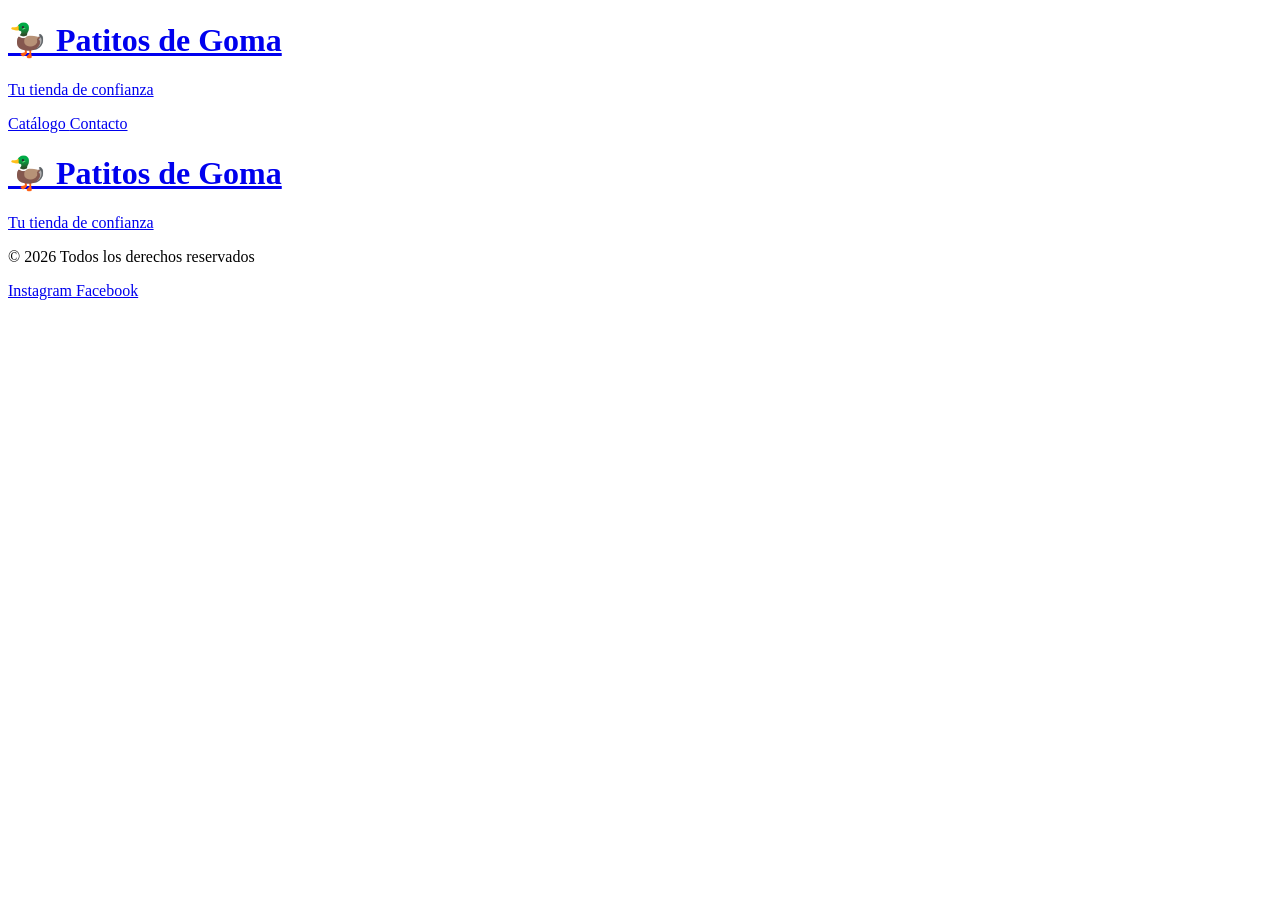
==== html/catalogo.html @ aac03162 "feat:hechos cambios a botones footer" ====
<!DOCTYPE html>
<html lang="es">
<head>
  <meta charset="UTF-8" />
  <title>Patitos de Goma - Tu tienda de confianza</title>
  <link rel="stylesheet" href="style.css" />
</head>
<body>
    <header>
            <a href="#" class="home">
                <h1>
                    🦆 Patitos de Goma
                </h1>
                 <p>
                    Tu tienda de confianza
                </p>
            </a>
        <nav>
            <a href="#" class="boton-nav">
                Catálogo
            </a>
            <a href="#" class="boton-nav">
                Contacto
            </a>
        </nav>
    </header>
    <footer>
        <a href="#" class="home">
                <h1>
                    🦆 Patitos de Goma
                </h1>
                 <p>
                    Tu tienda de confianza
                </p>
            </a>
                <p>
                    © 2026 Todos los derechos reservados
                </p>
            <div>
                <a href="#" aria-label="Instagram" class="boton-nav">
                    Instagram
                </a>
                <a href="#" aria-label="Facebook" class="boton-nav">
                    Facebook
                </a>
            </div>
    </footer>
</body>
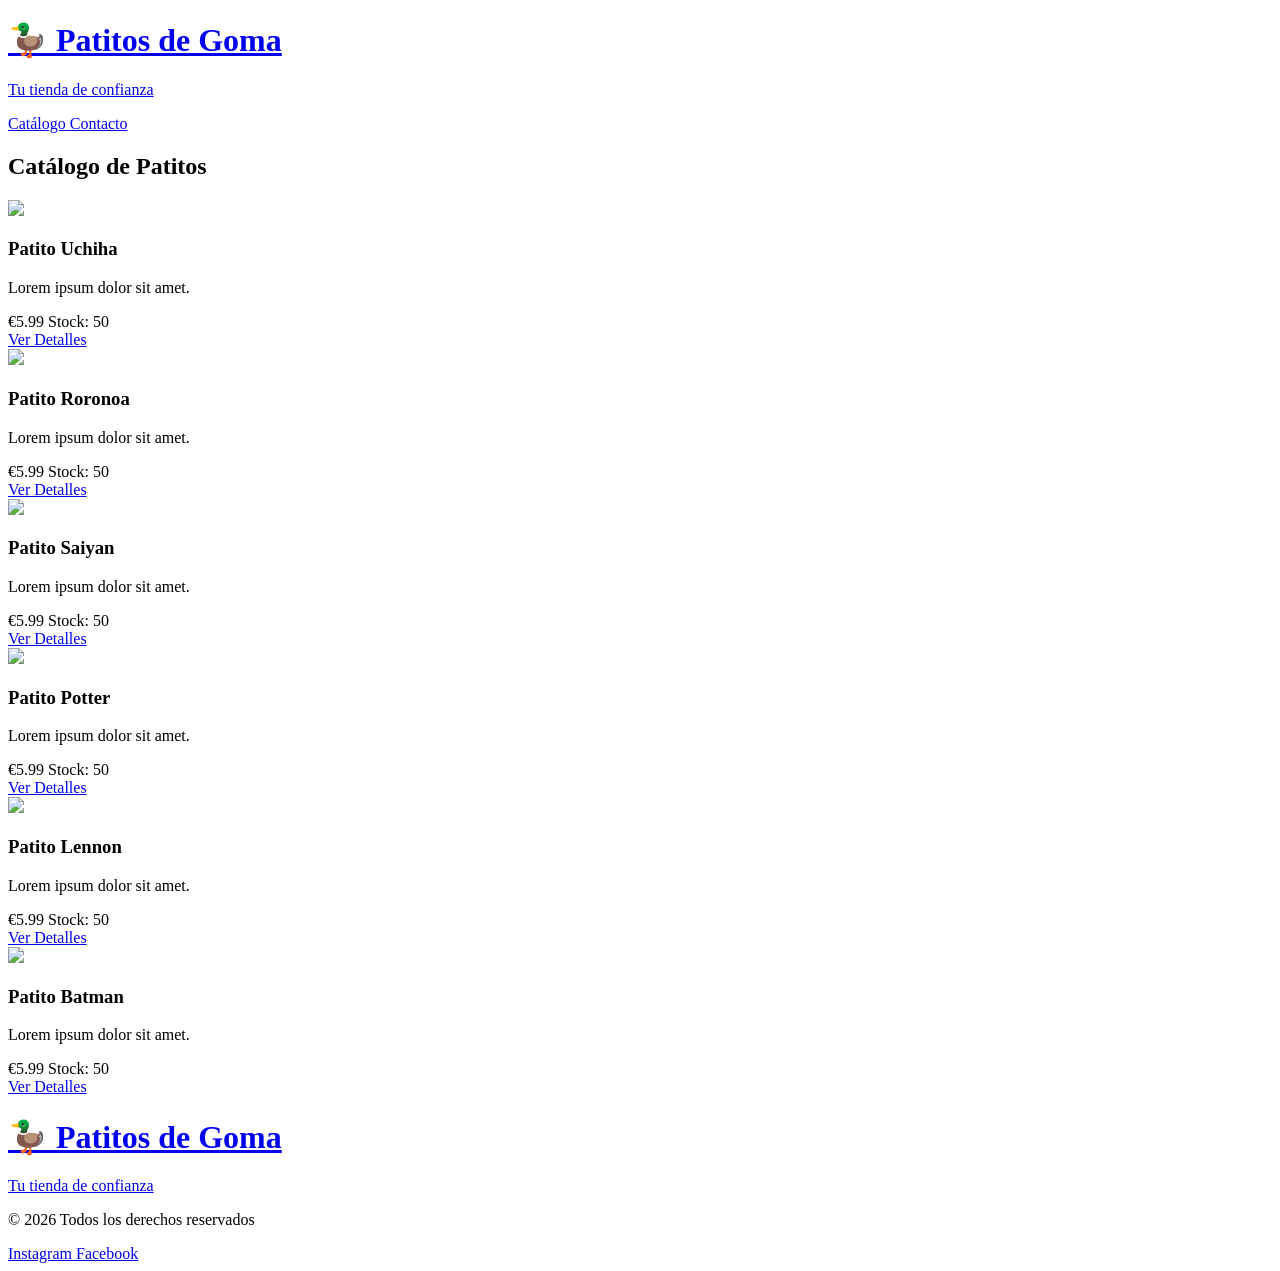
==== commit 7c9c8f93: "feat:creado main y añadidas imgs a assets" ====
--- a/html/catalogo.html
+++ b/html/catalogo.html
@@ -24,6 +24,142 @@
             </a>
         </nav>
     </header>
+    <main>
+        <h2>Catálogo de Patitos</h2>
+        <div class="catalogo">
+            <div class="tarjeta">
+                    <img src="/uchiha.jpeg">
+                <div class="tarjeta-texto">
+                    <h3>
+                        Patito Uchiha
+                    </h3>
+                    <p>
+                        Lorem ipsum dolor sit amet.
+                    </p>
+                    <div class="tarjeta-meta">
+                        <span class="tarjeta-precio">
+                            €5.99
+                        </span>
+                        <span class="tarjeta-stock">
+                            Stock: 50
+                        </span>
+                    </div>
+                        <a href="#" class="detalles">
+                            Ver Detalles
+                        </a>
+                    </div>
+            </div>
+            <div class="tarjeta">
+                    <img src="/roronoa.jpeg">
+                <div class="tarjeta-texto">
+                    <h3>
+                        Patito Roronoa
+                    </h3>
+                    <p>
+                        Lorem ipsum dolor sit amet.
+                    </p>
+                    <div class="tarjeta-meta">
+                        <span class="tarjeta-precio">
+                            €5.99
+                        </span>
+                        <span class="tarjeta-stock">
+                            Stock: 50
+                        </span>
+                    </div>
+                        <a href="#" class="detalles">
+                            Ver Detalles
+                        </a>
+                    </div>
+            </div>
+            <div class="tarjeta">
+                    <img src="/saiyan.jpeg">
+                <div class="tarjeta-texto">
+                    <h3>
+                        Patito Saiyan
+                    </h3>
+                    <p>
+                        Lorem ipsum dolor sit amet.
+                    </p>
+                    <div class="tarjeta-meta">
+                        <span class="tarjeta-precio">
+                            €5.99
+                        </span>
+                        <span class="tarjeta-stock">
+                            Stock: 50
+                        </span>
+                    </div>
+                        <a href="#" class="detalles">
+                            Ver Detalles
+                        </a>
+                    </div>
+            </div>
+            <div class="tarjeta">
+                    <img src="/potter.jpeg">
+                <div class="tarjeta-texto">
+                    <h3>
+                        Patito Potter
+                    </h3>
+                    <p>
+                        Lorem ipsum dolor sit amet.
+                    </p>
+                    <div class="tarjeta-meta">
+                        <span class="tarjeta-precio">
+                            €5.99
+                        </span>
+                        <span class="tarjeta-stock">
+                            Stock: 50
+                        </span>
+                    </div>
+                        <a href="#" class="detalles">
+                            Ver Detalles
+                        </a>
+                    </div>
+            </div>
+            <div class="tarjeta">
+                    <img src="/lennon.jpeg">
+                <div class="tarjeta-texto">
+                    <h3>
+                        Patito Lennon
+                    </h3>
+                    <p>
+                        Lorem ipsum dolor sit amet.
+                    </p>
+                    <div class="tarjeta-meta">
+                        <span class="tarjeta-precio">
+                            €5.99
+                        </span>
+                        <span class="tarjeta-stock">
+                            Stock: 50
+                        </span>
+                    </div>
+                        <a href="#" class="detalles">
+                            Ver Detalles
+                        </a>
+                    </div>
+            </div>
+            <div class="tarjeta">
+                    <img src="/batman.jpeg">
+                <div class="tarjeta-texto">
+                    <h3>
+                        Patito Batman
+                    </h3>
+                    <p>
+                        Lorem ipsum dolor sit amet.
+                    </p>
+                    <div class="tarjeta-meta">
+                        <span class="tarjeta-precio">
+                            €5.99
+                        </span>
+                        <span class="tarjeta-stock">
+                            Stock: 50
+                        </span>
+                    </div>
+                        <a href="#" class="detalles">
+                            Ver Detalles
+                        </a>
+                    </div>
+            </div>
+    </main>
     <footer>
         <a href="#" class="home">
                 <h1>
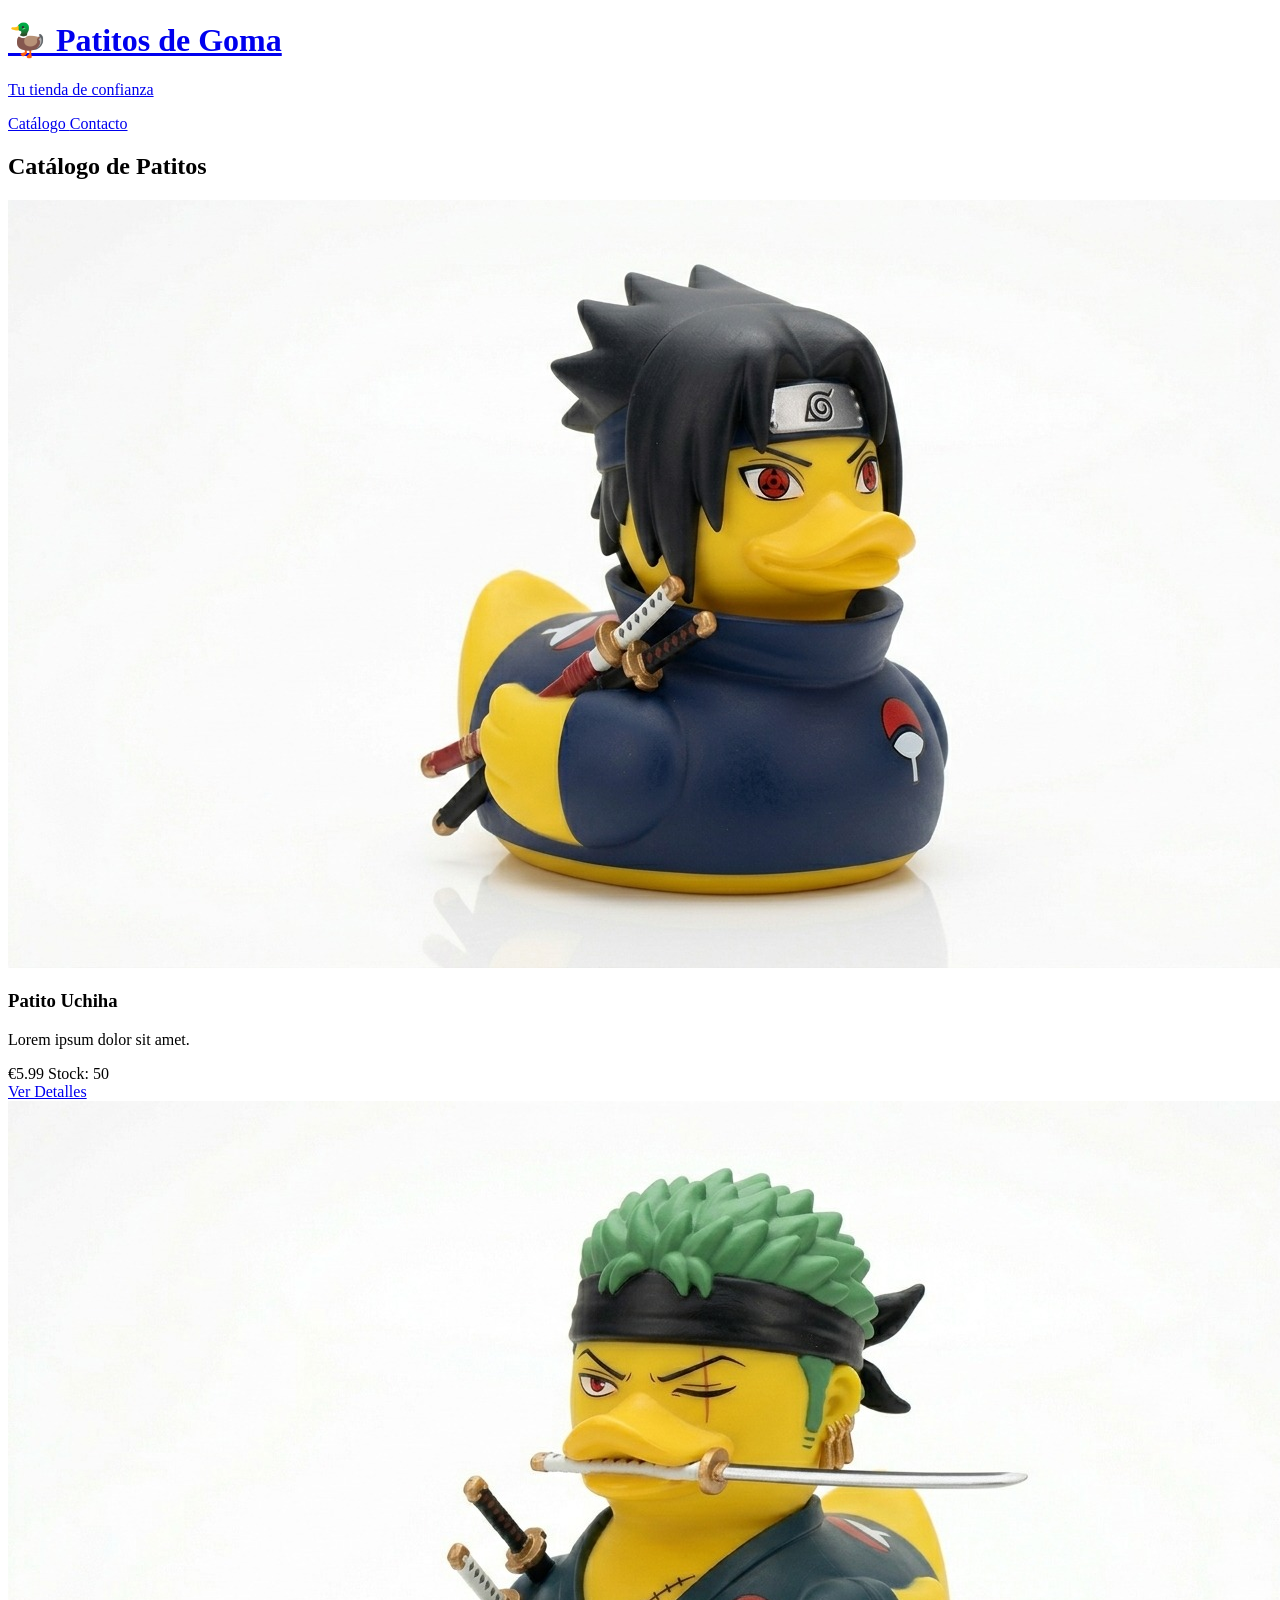
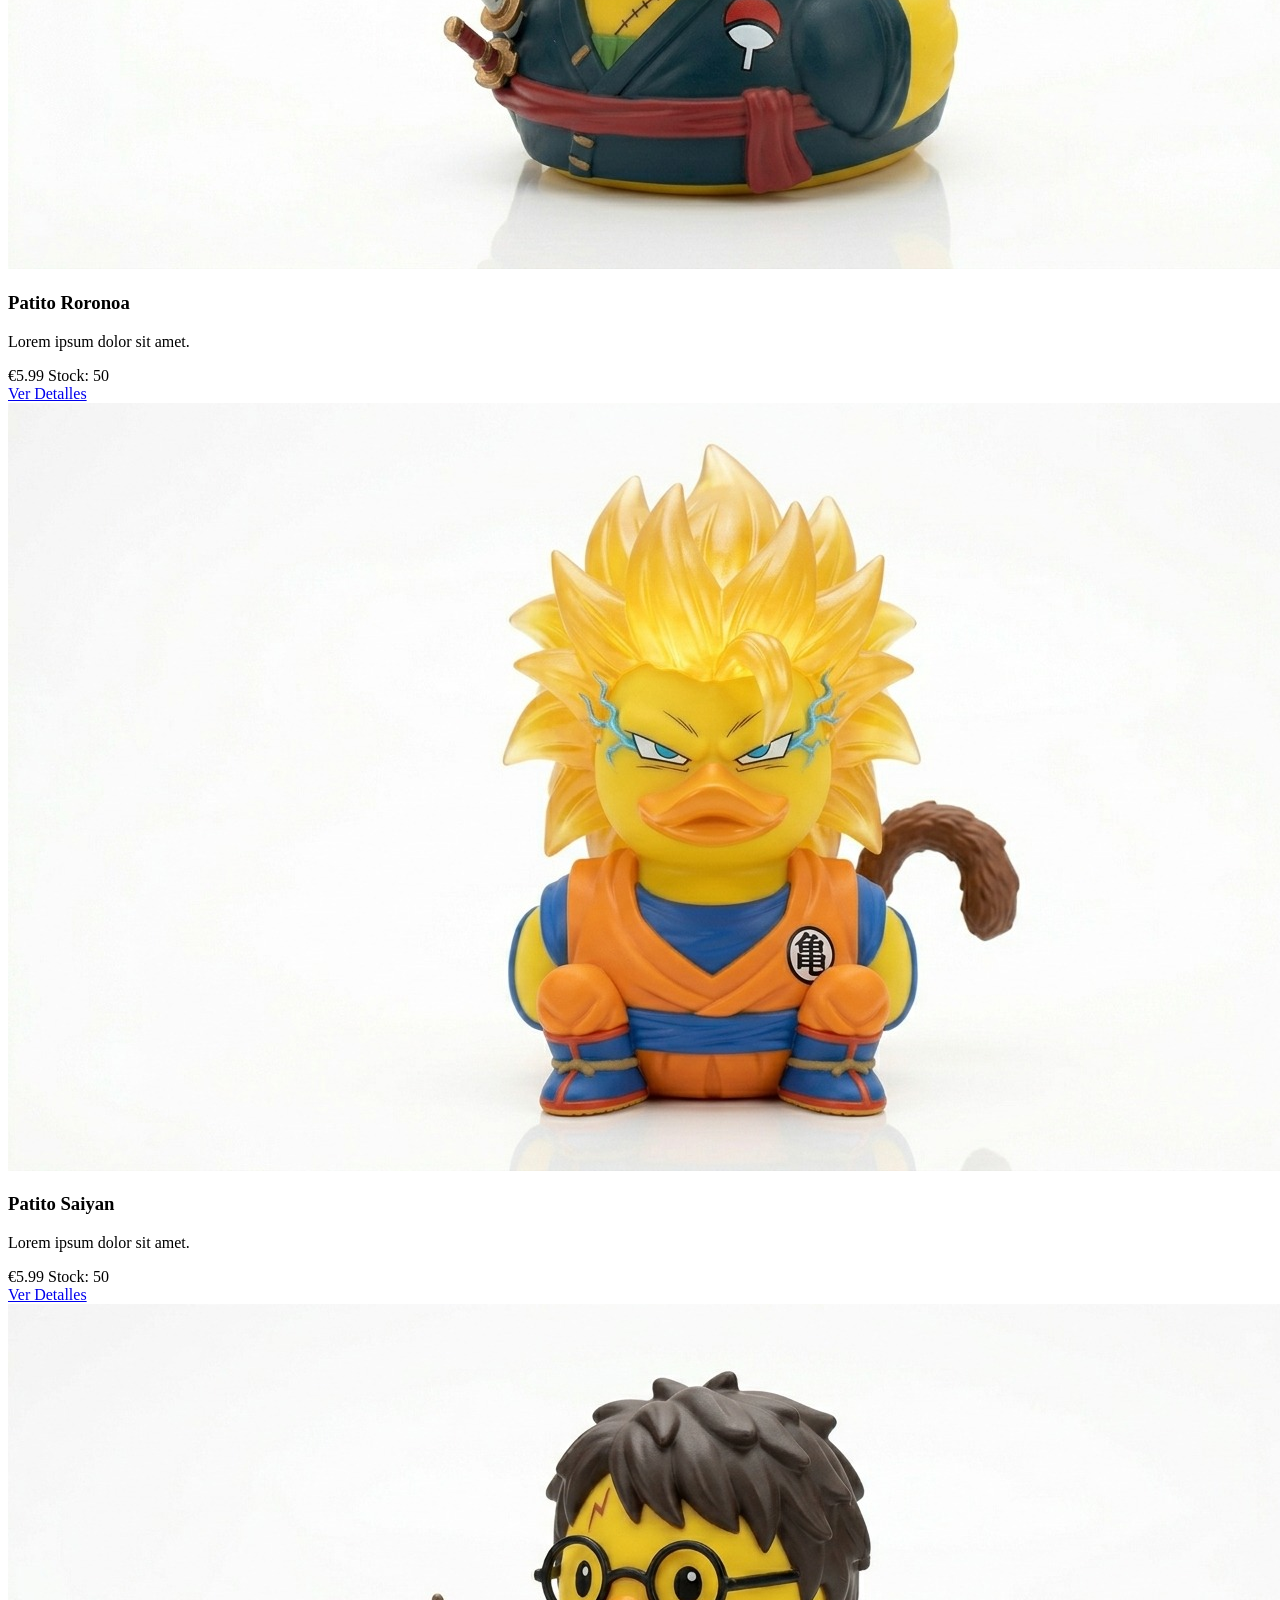
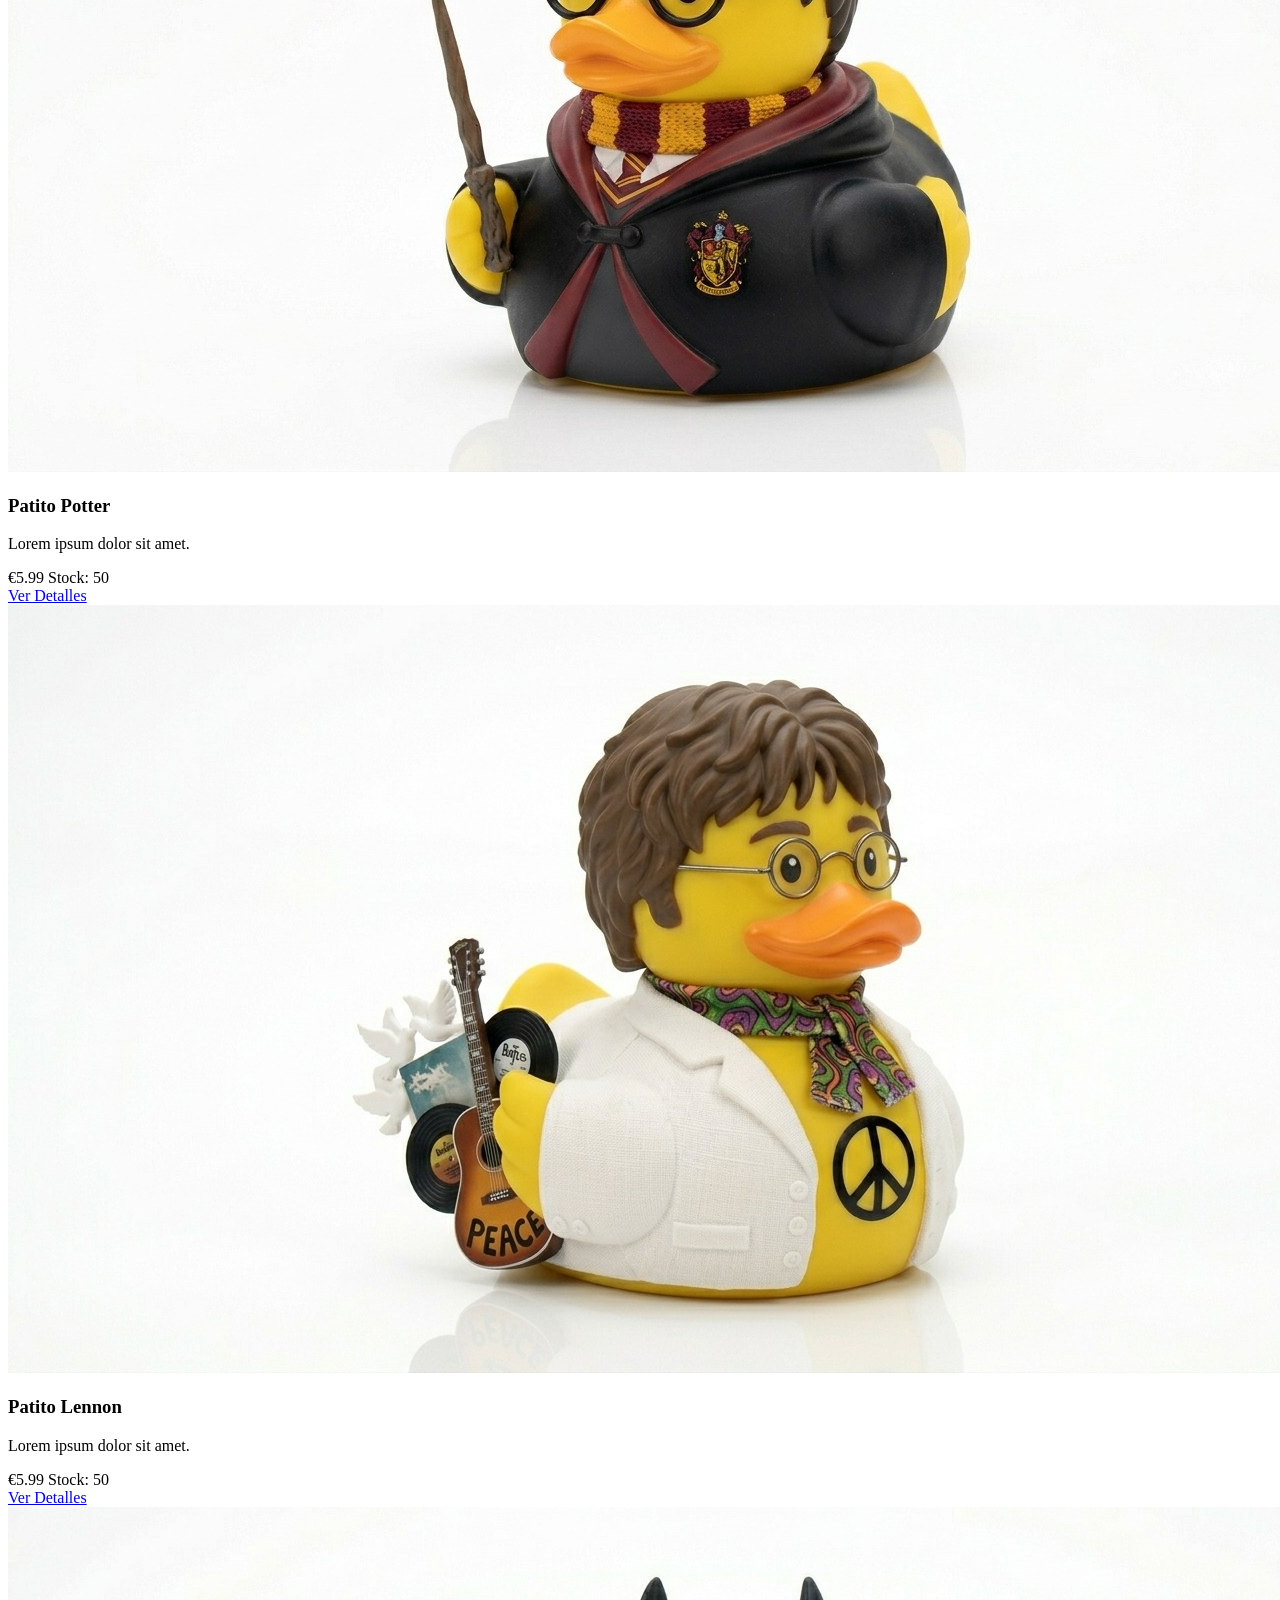
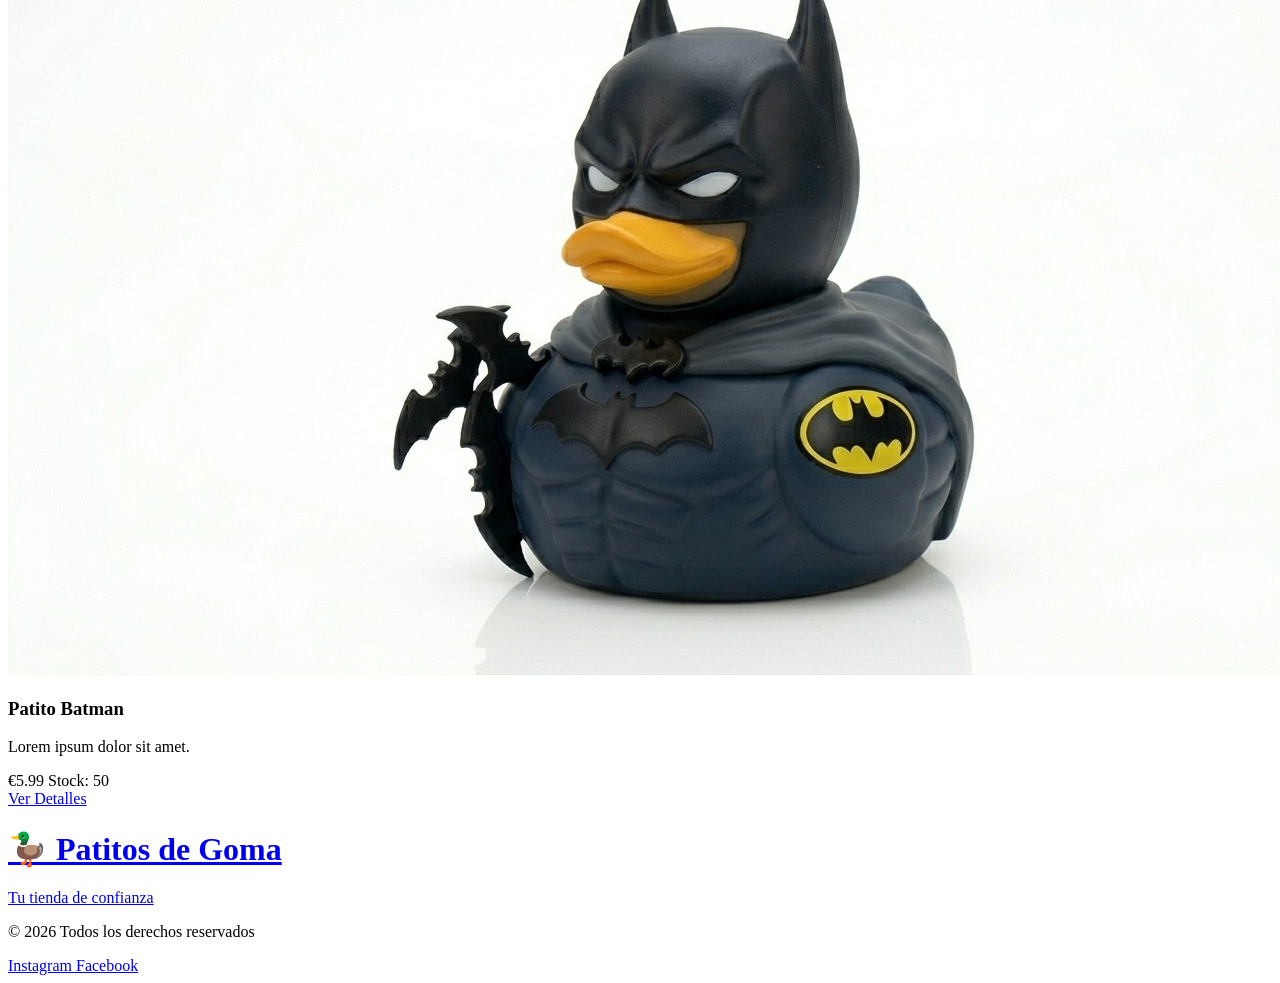
==== commit f48152ef: "style:añadidos estilos pagina catalogo" ====
--- a/html/catalogo.html
+++ b/html/catalogo.html
@@ -28,7 +28,7 @@
         <h2>Catálogo de Patitos</h2>
         <div class="catalogo">
             <div class="tarjeta">
-                    <img src="/uchiha.jpeg">
+                    <img src="/assets/imgs/uchiha.jpeg">
                 <div class="tarjeta-texto">
                     <h3>
                         Patito Uchiha
@@ -50,7 +50,7 @@
                     </div>
             </div>
             <div class="tarjeta">
-                    <img src="/roronoa.jpeg">
+                    <img src="/assets/imgs/roronoa.jpeg">
                 <div class="tarjeta-texto">
                     <h3>
                         Patito Roronoa
@@ -72,7 +72,7 @@
                     </div>
             </div>
             <div class="tarjeta">
-                    <img src="/saiyan.jpeg">
+                    <img src="/assets/imgs/saiyan.jpeg">
                 <div class="tarjeta-texto">
                     <h3>
                         Patito Saiyan
@@ -94,7 +94,7 @@
                     </div>
             </div>
             <div class="tarjeta">
-                    <img src="/potter.jpeg">
+                    <img src="/assets/imgs/potter.jpeg">
                 <div class="tarjeta-texto">
                     <h3>
                         Patito Potter
@@ -116,7 +116,7 @@
                     </div>
             </div>
             <div class="tarjeta">
-                    <img src="/lennon.jpeg">
+                    <img src="/assets/imgs/lennon.jpeg">
                 <div class="tarjeta-texto">
                     <h3>
                         Patito Lennon
@@ -138,7 +138,7 @@
                     </div>
             </div>
             <div class="tarjeta">
-                    <img src="/batman.jpeg">
+                    <img src="/assets/imgs/batman.jpeg">
                 <div class="tarjeta-texto">
                     <h3>
                         Patito Batman
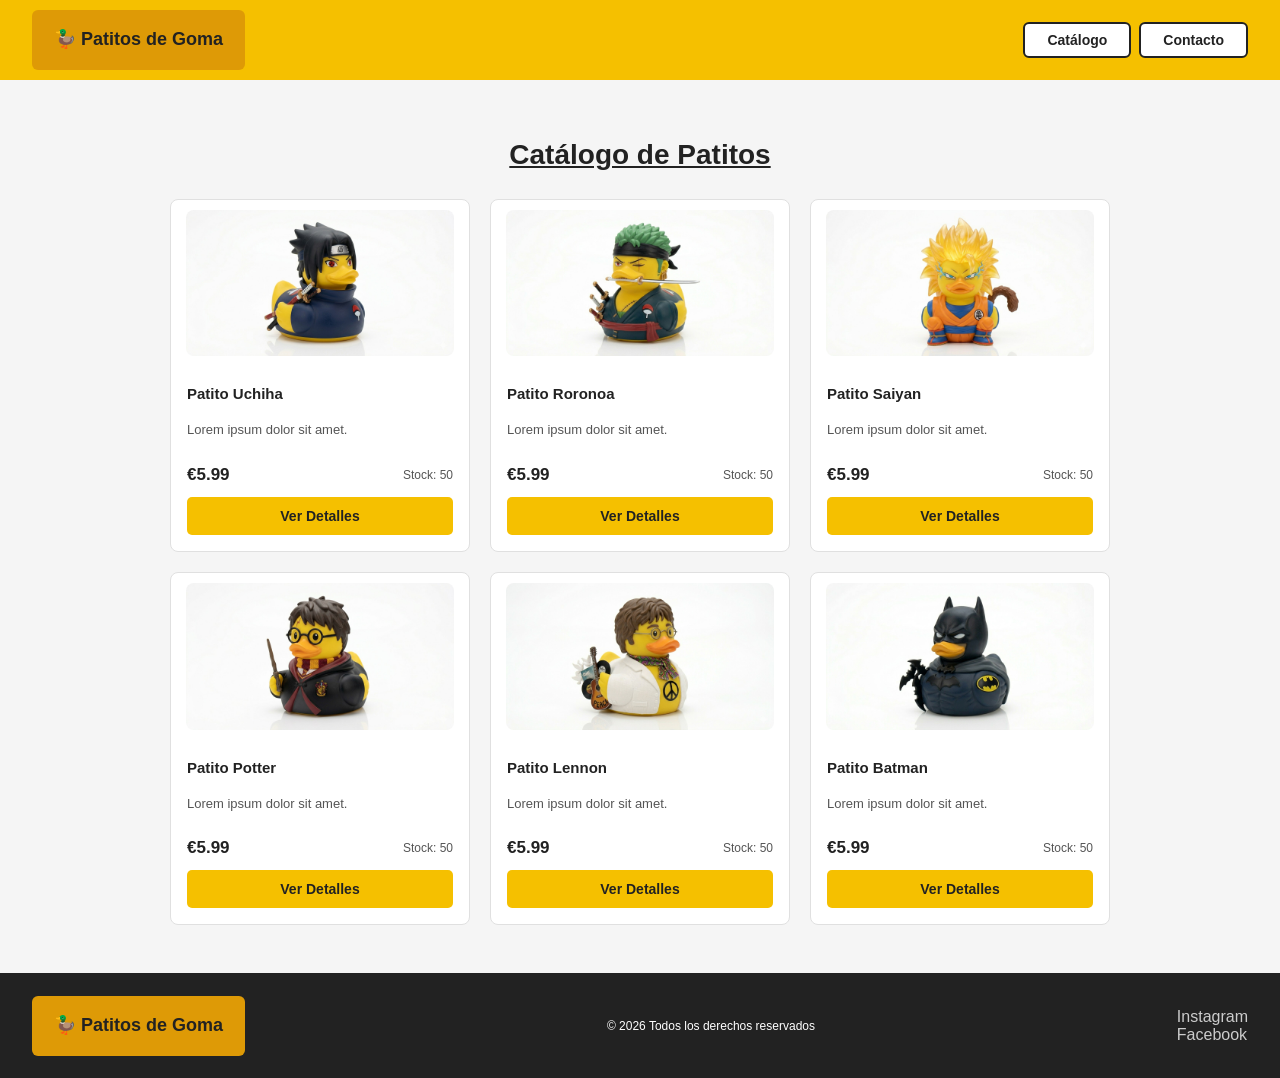
==== commit 7ec02715: "style:realizados cambios a estilos header y footer definitivos" ====
--- a/html/catalogo.html
+++ b/html/catalogo.html
@@ -3,18 +3,17 @@
 <head>
   <meta charset="UTF-8" />
   <title>Patitos de Goma - Tu tienda de confianza</title>
-  <link rel="stylesheet" href="style.css" />
+  <link rel="stylesheet" href="/css/style.css" />
 </head>
 <body>
     <header>
-            <a href="#" class="home">
-                <h1>
+            <div class="home">
+                <a href="#">
+                    <h1>
                     🦆 Patitos de Goma
-                </h1>
-                 <p>
-                    Tu tienda de confianza
-                </p>
-            </a>
+                    </h1>
+                </a>
+            </div>
         <nav>
             <a href="#" class="boton-nav">
                 Catálogo
@@ -161,24 +160,23 @@
             </div>
     </main>
     <footer>
-        <a href="#" class="home">
+        <div href="#" class="home">
+            <a href="#">
                 <h1>
                     🦆 Patitos de Goma
                 </h1>
-                 <p>
-                    Tu tienda de confianza
-                </p>
             </a>
-                <p>
-                    © 2026 Todos los derechos reservados
-                </p>
-            <div>
-                <a href="#" aria-label="Instagram" class="boton-nav">
-                    Instagram
-                </a>
-                <a href="#" aria-label="Facebook" class="boton-nav">
-                    Facebook
-                </a>
-            </div>
+        </div>
+        <p>
+            © 2026 Todos los derechos reservados
+        </p>
+        <div>
+            <a href="#" aria-label="Instagram" class="boton-nav">
+                Instagram
+            </a>
+            <a href="#" aria-label="Facebook" class="boton-nav">
+                Facebook
+            </a>
+        </div>
     </footer>
 </body>
--- a/css/style.css
+++ b/css/style.css
@@ -0,0 +1,220 @@
+body {
+  font-family: 'Open Sans', sans-serif;
+  background: #f5f5f5;
+  color: #222;
+  margin: 0px;
+}
+
+header {
+  background: #f5c000;
+  display: flex;
+  align-items: center;
+  justify-content: space-between;
+  padding: 10px 32px;
+}
+
+/*.home {
+  width: 54px;
+  height: 54px;
+  border-radius: 50%;
+  background: #c98a00;
+  display: flex;
+  align-items: center;
+  justify-content: center;
+  font-size: 28px;
+  flex-shrink: 0;
+}*/
+
+.home a {
+  display: inline-block;
+  padding: 8px 22px;
+  border-radius: 6px;
+  background: #de9a06;
+  color: #222;
+  text-decoration: none;
+  font-size: 14px;
+  font-weight: 600;
+  transition: background 0.15s;
+}
+
+.home a:hover {
+  background: #c38603;
+}
+
+.home h1 {
+  font-size: 18px;
+  font-weight: 700;
+  color: #222;
+  line-height: 1.1;
+}
+
+.home p {
+  font-size: 12px;
+  color: #444;
+}
+
+nav {
+  display: flex;
+  gap: 8px;
+}
+
+nav a {
+  display: inline-block;
+  padding: 8px 22px;
+  border: 2px solid #222;
+  border-radius: 6px;
+  background: #fff;
+  color: #222;
+  text-decoration: none;
+  font-size: 14px;
+  font-weight: 600;
+  transition: background 0.15s;
+}
+
+nav a:hover {
+  background: #f0f0f0;
+}
+
+main {
+  max-width: 940px;
+  margin: 0 auto;
+  padding: 36px 20px 48px;
+}
+
+main h2 {
+  text-align: center;
+  font-size: 28px;
+  font-weight: 700;
+  margin-bottom: 28px;
+  text-decoration: underline;
+}
+
+.catalogo {
+  display: grid;
+  grid-template-columns: repeat(3, 1fr);
+  gap: 20px;
+}
+
+.tarjeta {
+  background: #fff;
+  border: 1px solid #e0e0e0;
+  border-radius: 8px;
+  overflow: hidden;
+  display: flex;
+  flex-direction: column;
+  text-align: justify;
+}
+
+.tarjeta img {
+  width: 90%;
+  justify-self: center;
+  border-radius: 8px;
+  margin-top: 10px;
+  display: block;
+  align-self: center;
+}
+
+.tarjeta-texto {
+  padding: 14px 16px 16px;
+  display: flex;
+  flex-direction: column;
+  flex: 1;
+}
+
+.tarjeta-texto h3 {
+  font-size: 15px;
+  font-weight: 700;
+  margin-bottom: 6px;
+}
+
+.tarjeta-texto p {
+  font-size: 13px;
+  color: #555;
+  line-height: 1.45;
+  flex: 1;
+}
+
+.tarjeta-meta {
+  display: flex;
+  justify-content: space-between;
+  align-items: center;
+  margin-top: 12px;
+  margin-bottom: 12px;
+}
+
+.tarjeta-precio {
+  font-size: 17px;
+  font-weight: 700;
+  color: #222;
+}
+
+.tarjeta-stock {
+  font-size: 12px;
+  color: #555;
+}
+
+.detalles {
+  display: block;
+  width: 100%;
+  padding: 11px 0;
+  background: #f5c000;
+  border: none;
+  border-radius: 5px;
+  font-size: 14px;
+  font-weight: 700;
+  color: #222;
+  text-align: center;
+  cursor: pointer;
+  text-decoration: none;
+  transition: background 0.15s;
+}
+
+.detalles:hover {
+  background: #e0aa00;
+}
+
+footer {
+  background: #222;
+  color: #fff;
+  padding: 1.4rem 2rem;
+  display: flex;
+  align-items: center;
+  justify-content: space-between;
+  gap: 1rem;
+  flex-wrap: wrap;
+}
+
+.footer-social svg {
+  width: 24px;
+  height: 24px;
+  fill: currentColor;
+}
+
+footer p {
+  font-size: 12px;
+  color: #fff;
+}
+
+footer a {
+  color: #ccc;
+  text-decoration: none;
+  display: flex;
+  align-items: center;
+  transition: color 0.15s;
+}
+
+footer a:hover { color: #fff; }
+
+.footer-social svg {
+  width: 24px;
+  height: 24px;
+  fill: currentColor;
+}
+
+@media (max-width: 600px) {
+    .catalogo {
+  display: grid;
+  grid-template-columns: repeat(1, 1fr);
+  gap: 20px;
+}
+}
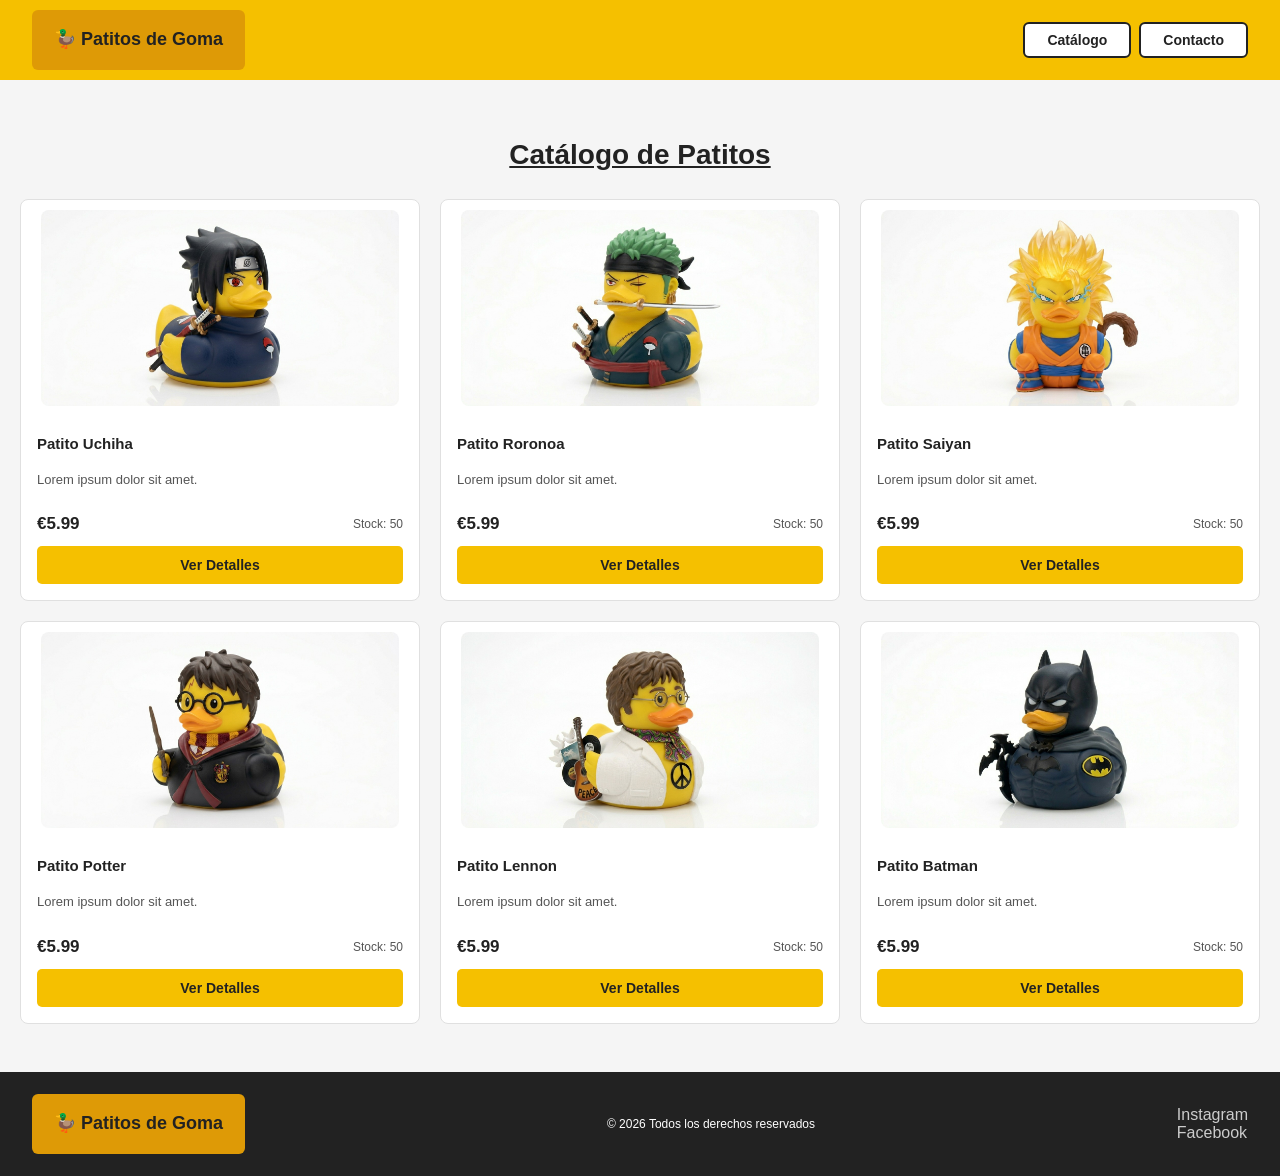
==== commit 9f1e9098: "style:añadidos estilos a landing page" ====
--- a/html/catalogo.html
+++ b/html/catalogo.html
@@ -8,14 +8,14 @@
 <body>
     <header>
             <div class="home">
-                <a href="#">
+                <a href="/html/index.html">
                     <h1>
                     🦆 Patitos de Goma
                     </h1>
                 </a>
             </div>
         <nav>
-            <a href="#" class="boton-nav">
+            <a href="/html/" class="boton-nav">
                 Catálogo
             </a>
             <a href="#" class="boton-nav">
--- a/css/style.css
+++ b/css/style.css
@@ -75,18 +75,176 @@
   background: #f0f0f0;
 }
 
+footer {
+  background: #222;
+  color: #fff;
+  padding: 1.4rem 2rem;
+  display: flex;
+  align-items: center;
+  justify-content: space-between;
+  gap: 1rem;
+  flex-wrap: wrap;
+}
+
+.footer-social svg {
+  width: 24px;
+  height: 24px;
+  fill: currentColor;
+}
+
+footer p {
+  font-size: 12px;
+  color: #fff;
+}
+
+footer a {
+  color: #ccc;
+  text-decoration: none;
+  display: flex;
+  align-items: center;
+  transition: color 0.15s;
+}
+
+footer a:hover { color: #fff; }
+
+.footer-social svg {
+  width: 24px;
+  height: 24px;
+  fill: currentColor;
+}
+
 main {
-  max-width: 940px;
   margin: 0 auto;
   padding: 36px 20px 48px;
 }
 
+main h1 {
+  text-align: center;
+  font-size: 60px;
+  font-weight: 700;
+  margin-bottom: 28px;
+}
+
 main h2 {
   text-align: center;
   font-size: 28px;
   font-weight: 700;
   margin-bottom: 28px;
   text-decoration: underline;
+}
+
+.landing {
+  padding: 0px;
+  margin: 0px;
+}
+
+.inicio {
+  width: 100%;
+  height: 500px;
+  margin: 0px;
+  background-image: url(/assets/imgs/patodegoma.jpg);
+  background-repeat: no-repeat;
+  background-size: 100%;
+  align-content: center;
+  text-align: center;
+}
+
+.boton1 {
+  width: 100%;
+  padding: 11px;
+  background: #000000;
+  border: none;
+  border-radius: 5px;
+  font-size: 25px;
+  font-weight: 700;
+  color: #ffffff;
+  text-align: center;
+  cursor: pointer;
+  text-decoration: none;
+  transition: background 0.15s;
+  margin: auto;
+}
+
+.boton1:hover {
+  background: #353535;
+}
+
+.objetivos-contenedor {
+  display: flex;
+  justify-content: center;
+}
+
+.objetivos {
+  background: #fff;
+  border: 1px solid #e0e0e0;
+  border-radius: 8px;
+  overflow: hidden;
+  text-align: center;
+  max-width: 30%;
+  margin: 15px;
+}
+
+.objetivos h1 {
+  font-size: 40px;
+}
+
+.objetivos p {
+  font-size: 20px;
+  margin: 30px;
+}
+
+.emoji {
+  font-size: 100px;
+}
+
+.porque {
+  background: #faefc0;
+  border-radius: 8px;
+  text-align: center;
+  margin-left: 100px;
+  margin-right: 100px;
+  padding: 20px;
+  margin-bottom: 50px;
+  margin-top: 50px;
+}
+
+.porque-contenedor {
+  display: flex;
+}
+
+.porque-texto {
+  margin-left: 20px;
+  margin-right: 20px;
+}
+
+.porque-texto p {
+  font-size: 20px;
+  text-align: left;
+  margin-bottom: 30px;
+}
+
+.porque-numeros {
+  display: grid;
+  text-align: center;
+  justify-content: center;
+  grid-template-columns: repeat(2, 1fr);
+  gap: 15px;
+}
+
+.numeros-contenedor {
+  background-color: white;
+  border-radius: 8px;
+  min-width: 200px;
+}
+
+.numeros {
+  font-size: 30px;
+  color: #c38603;
+  margin: 0px;
+}
+
+.title2 {
+  font-size: 30px;
 }
 
 .catalogo {
@@ -99,7 +257,6 @@
   background: #fff;
   border: 1px solid #e0e0e0;
   border-radius: 8px;
-  overflow: hidden;
   display: flex;
   flex-direction: column;
   text-align: justify;
@@ -173,44 +330,6 @@
   background: #e0aa00;
 }
 
-footer {
-  background: #222;
-  color: #fff;
-  padding: 1.4rem 2rem;
-  display: flex;
-  align-items: center;
-  justify-content: space-between;
-  gap: 1rem;
-  flex-wrap: wrap;
-}
-
-.footer-social svg {
-  width: 24px;
-  height: 24px;
-  fill: currentColor;
-}
-
-footer p {
-  font-size: 12px;
-  color: #fff;
-}
-
-footer a {
-  color: #ccc;
-  text-decoration: none;
-  display: flex;
-  align-items: center;
-  transition: color 0.15s;
-}
-
-footer a:hover { color: #fff; }
-
-.footer-social svg {
-  width: 24px;
-  height: 24px;
-  fill: currentColor;
-}
-
 @media (max-width: 600px) {
     .catalogo {
   display: grid;
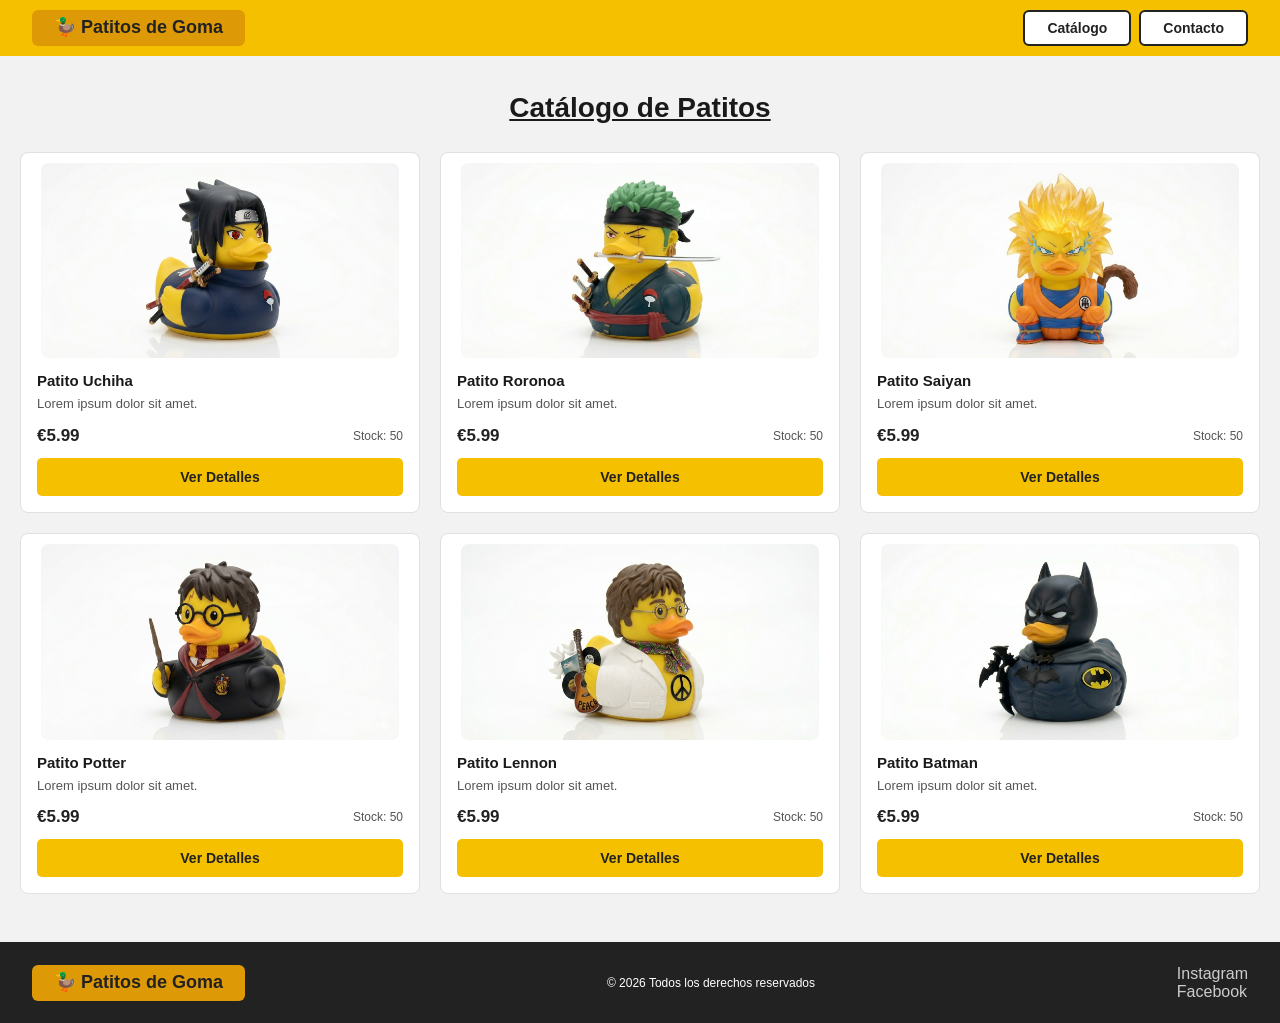
==== commit 2ba0f146: "style:añadido estilo pagina contacto y cambios a landing page" ====
--- a/html/catalogo.html
+++ b/html/catalogo.html
@@ -15,10 +15,10 @@
                 </a>
             </div>
         <nav>
-            <a href="/html/" class="boton-nav">
+            <a href="/html/catalogo.html" class="boton-nav">
                 Catálogo
             </a>
-            <a href="#" class="boton-nav">
+            <a href="/html/contacto.html" class="boton-nav">
                 Contacto
             </a>
         </nav>
@@ -161,7 +161,7 @@
     </main>
     <footer>
         <div href="#" class="home">
-            <a href="#">
+            <a href="/html/index.html">
                 <h1>
                     🦆 Patitos de Goma
                 </h1>
--- a/css/style.css
+++ b/css/style.css
@@ -206,6 +206,11 @@
   padding: 20px;
   margin-bottom: 50px;
   margin-top: 50px;
+  padding: 50px;
+}
+
+.porque h1 {
+  margin-top: 0px;
 }
 
 .porque-contenedor {
@@ -245,6 +250,7 @@
 
 .title2 {
   font-size: 30px;
+  margin-top: 50px;
 }
 
 .catalogo {
@@ -336,4 +342,489 @@
   grid-template-columns: repeat(1, 1fr);
   gap: 20px;
 }
+}
+
+/* CONTACTO IKER */
+
+/* ============================
+   VARIABLES & RESET
+   ============================ */
+:root {
+  --yellow:       #F5C200;
+  --yellow-dark:  #E0AF00;
+  --yellow-light: #FFF8DC;
+  --white:        #ffffff;
+  --gray-bg:      #f2f2f2;
+  --gray-card:    #ffffff;
+  --text-dark:    #1a1a1a;
+  --text-mid:     #444444;
+  --text-soft:    #777777;
+  --footer-bg:    #1e2330;
+  --footer-text:  #ffffff;
+  --radius-sm:    8px;
+  --radius-md:    14px;
+  --radius-lg:    20px;
+  --shadow-card:  0 4px 20px rgba(0,0,0,0.08);
+  --font:         'Nunito', sans-serif;
+  --nav-h:        70px;
+}
+
+*, *::before, *::after {
+  box-sizing: border-box;
+  margin: 0;
+  padding: 0;
+}
+
+html {
+  scroll-behavior: smooth;
+}
+
+body {
+  font-family: var(--font);
+  background: var(--gray-bg);
+  color: var(--text-dark);
+  min-height: 100vh;
+  display: flex;
+  flex-direction: column;
+}
+
+img {
+  max-width: 100%;
+  display: block;
+}
+
+/* ============================
+   NAVBAR
+   ============================ */
+.navbar {
+  position: sticky;
+  top: 0;
+  z-index: 100;
+  display: flex;
+  align-items: center;
+  gap: 1rem;
+  background: var(--yellow);
+  padding: 0 2rem;
+  height: var(--nav-h);
+  box-shadow: 0 2px 8px rgba(0,0,0,0.12);
+}
+
+/* Brand */
+.navbar__brand {
+  display: flex;
+  align-items: center;
+  gap: 0.75rem;
+  flex: 1;
+  min-width: 0;
+}
+
+.navbar__logo {
+  position: relative;
+  width: 48px;
+  height: 48px;
+  border-radius: 50%;
+  overflow: hidden;
+  background: var(--white);
+  flex-shrink: 0;
+  display: flex;
+  align-items: center;
+  justify-content: center;
+}
+
+.navbar__logo img {
+  width: 100%;
+  height: 100%;
+  object-fit: cover;
+}
+
+.navbar__logo-emoji {
+  font-size: 1.8rem;
+  line-height: 1;
+  /* shown as fallback when image loads */
+}
+
+.navbar__logo img + .navbar__logo-emoji {
+  display: none;
+}
+
+.navbar__title {
+  display: flex;
+  flex-direction: column;
+  min-width: 0;
+}
+
+.navbar__name {
+  font-size: 1.2rem;
+  font-weight: 800;
+  color: var(--text-dark);
+  white-space: nowrap;
+  overflow: hidden;
+  text-overflow: ellipsis;
+}
+
+.navbar__tagline {
+  font-size: 0.75rem;
+  font-weight: 600;
+  color: var(--text-mid);
+}
+
+/* Nav links */
+.navbar__nav {
+  display: flex;
+  align-items: center;
+  gap: 0.5rem;
+}
+
+.navbar__link {
+  text-decoration: none;
+  font-weight: 700;
+  font-size: 0.95rem;
+  color: var(--text-dark);
+  background: var(--white);
+  border: 2px solid var(--white);
+  border-radius: var(--radius-sm);
+  padding: 0.45rem 1.1rem;
+  transition: background 0.2s, color 0.2s, border-color 0.2s;
+  white-space: nowrap;
+}
+
+.navbar__link:hover {
+  background: var(--yellow-dark);
+  border-color: var(--yellow-dark);
+  color: var(--white);
+}
+
+.navbar__link--active {
+  background: var(--text-dark);
+  color: var(--white);
+  border-color: var(--text-dark);
+}
+
+/* Hamburger (hidden on desktop) */
+.nav-toggle {
+  display: none;
+}
+
+.nav-hamburger {
+  display: none;
+  flex-direction: column;
+  justify-content: center;
+  gap: 5px;
+  cursor: pointer;
+  padding: 6px;
+  flex-shrink: 0;
+}
+
+.nav-hamburger span {
+  display: block;
+  width: 24px;
+  height: 2.5px;
+  background: var(--text-dark);
+  border-radius: 2px;
+  transition: transform 0.3s, opacity 0.3s;
+}
+
+/* ============================
+   MAIN
+   ============================ */
+.main {
+  flex: 1;
+  width: 100%;
+  max-width: 1200px;
+  margin: 0 auto;
+  padding: 2.5rem 1.5rem 3rem;
+  display: flex;
+  flex-direction: column;
+  gap: 2rem;
+}
+
+/* Page title */
+.page-title {
+  font-size: clamp(1.8rem, 4vw, 2.5rem);
+  font-weight: 800;
+  text-align: center;
+  color: var(--text-dark);
+}
+
+/* ============================
+   INFO CARD
+   ============================ */
+.info-card {
+  background: var(--gray-card);
+  border-radius: var(--radius-lg);
+  box-shadow: var(--shadow-card);
+  padding: 2rem 1.5rem;
+}
+
+.info-card__heading {
+  font-size: 1.3rem;
+  font-weight: 800;
+  text-align: center;
+  margin-bottom: 2rem;
+  display: flex;
+  align-items: center;
+  justify-content: center;
+  gap: 0.5rem;
+}
+
+.info-card__icon {
+  font-size: 1.4rem;
+}
+
+/* Info grid — 4 columns on desktop */
+.info-grid {
+  display: grid;
+  grid-template-columns: repeat(4, 1fr);
+  gap: 1.5rem;
+}
+
+.info-item {
+  display: flex;
+  flex-direction: column;
+  align-items: center;
+  text-align: center;
+  gap: 0.5rem;
+}
+
+.info-item__emoji {
+  font-size: 2.5rem;
+  line-height: 1;
+}
+
+.info-item__label {
+  font-size: 1rem;
+  font-weight: 700;
+  color: var(--text-dark);
+}
+
+.info-item__value {
+  font-size: 0.9rem;
+  font-weight: 600;
+  color: var(--text-soft);
+  line-height: 1.5;
+}
+
+/* ============================
+   MAP SECTION
+   ============================ */
+.map-section {
+  background: var(--yellow-light);
+  border-radius: var(--radius-lg);
+  box-shadow: var(--shadow-card);
+  padding: 1.5rem;
+}
+
+.map-section__heading {
+  font-size: 1.2rem;
+  font-weight: 800;
+  margin-bottom: 1rem;
+  display: flex;
+  align-items: center;
+  gap: 0.4rem;
+}
+
+.map-wrapper {
+  width: 100%;
+  height: 380px;
+  border-radius: var(--radius-md);
+  overflow: hidden;
+  border: 2px solid rgba(0,0,0,0.06);
+}
+
+.map-wrapper iframe {
+  width: 100%;
+  height: 100%;
+  border: none;
+  display: block;
+}
+
+/* ============================
+   FOOTER
+   ============================ */
+.footer {
+  background: var(--footer-bg);
+  color: var(--footer-text);
+  padding: 1.4rem 2rem;
+  display: flex;
+  align-items: center;
+  justify-content: space-between;
+  gap: 1rem;
+  flex-wrap: wrap;
+}
+
+.footer__brand {
+  display: flex;
+  align-items: center;
+  gap: 0.75rem;
+}
+
+.footer__emoji {
+  font-size: 2.2rem;
+  background: var(--yellow);
+  border-radius: 50%;
+  width: 48px;
+  height: 48px;
+  display: flex;
+  align-items: center;
+  justify-content: center;
+  flex-shrink: 0;
+}
+
+.footer__name {
+  font-weight: 800;
+  font-size: 1rem;
+}
+
+.footer__copy {
+  font-size: 0.75rem;
+  color: rgba(255,255,255,0.55);
+}
+
+.footer__social {
+  display: flex;
+  gap: 0.6rem;
+}
+
+.footer__social-link {
+  display: flex;
+  align-items: center;
+  justify-content: center;
+  width: 40px;
+  height: 40px;
+  border-radius: 50%;
+  background: rgba(255,255,255,0.12);
+  color: var(--white);
+  font-size: 1.1rem;
+  text-decoration: none;
+  transition: background 0.2s, transform 0.2s;
+}
+
+.footer__social-link:hover {
+  background: var(--yellow);
+  color: var(--text-dark);
+  transform: translateY(-2px);
+}
+
+/* ============================
+   RESPONSIVE — TABLET (≤768px)
+   ============================ */
+@media (max-width: 768px) {
+
+  /* Navbar: show hamburger, hide nav links by default */
+  .nav-hamburger {
+    display: flex;
+  }
+
+  .navbar__nav {
+    display: none;
+    position: absolute;
+    top: var(--nav-h);
+    left: 0;
+    right: 0;
+    background: var(--yellow);
+    flex-direction: column;
+    align-items: stretch;
+    padding: 1rem 1.5rem 1.5rem;
+    gap: 0.5rem;
+    box-shadow: 0 6px 16px rgba(0,0,0,0.15);
+    z-index: 99;
+  }
+
+  /* Toggle nav via checkbox */
+  .nav-toggle:checked ~ .navbar__nav {
+    display: flex;
+  }
+
+  /* Animate hamburger → X */
+  .nav-toggle:checked ~ .nav-hamburger span:nth-child(1) {
+    transform: translateY(7.5px) rotate(45deg);
+  }
+  .nav-toggle:checked ~ .nav-hamburger span:nth-child(2) {
+    opacity: 0;
+  }
+  .nav-toggle:checked ~ .nav-hamburger span:nth-child(3) {
+    transform: translateY(-7.5px) rotate(-45deg);
+  }
+
+  .navbar__link {
+    text-align: center;
+    padding: 0.65rem 1rem;
+    font-size: 1rem;
+  }
+
+  /* Info grid: 2 columns */
+  .info-grid {
+    grid-template-columns: repeat(2, 1fr);
+  }
+
+  /* Map height */
+  .map-wrapper {
+    height: 300px;
+  }
+
+  /* Main padding */
+  .main {
+    padding: 2rem 1rem 2.5rem;
+  }
+}
+
+/* ============================
+   RESPONSIVE — MOBILE (≤480px)
+   ============================ */
+@media (max-width: 480px) {
+
+  /* Brand: reduce size */
+  .navbar {
+    padding: 0 1rem;
+  }
+
+  .navbar__name {
+    font-size: 1rem;
+  }
+
+  .navbar__tagline {
+    display: none;
+  }
+
+  /* Info grid: 1 column */
+  .info-grid {
+    grid-template-columns: 1fr;
+    gap: 1.8rem;
+  }
+
+  .info-item {
+    flex-direction: row;
+    text-align: left;
+    gap: 1rem;
+    align-items: flex-start;
+  }
+
+  .info-item__emoji {
+    font-size: 2rem;
+    flex-shrink: 0;
+    margin-top: 2px;
+  }
+
+  /* Map */
+  .map-wrapper {
+    height: 240px;
+  }
+
+  /* Card padding */
+  .info-card {
+    padding: 1.5rem 1rem;
+  }
+
+  /* Footer */
+  .footer {
+    flex-direction: column;
+    text-align: center;
+    gap: 1rem;
+    padding: 1.4rem 1rem;
+  }
+
+  .footer__brand {
+    flex-direction: column;
+    align-items: center;
+  }
 }
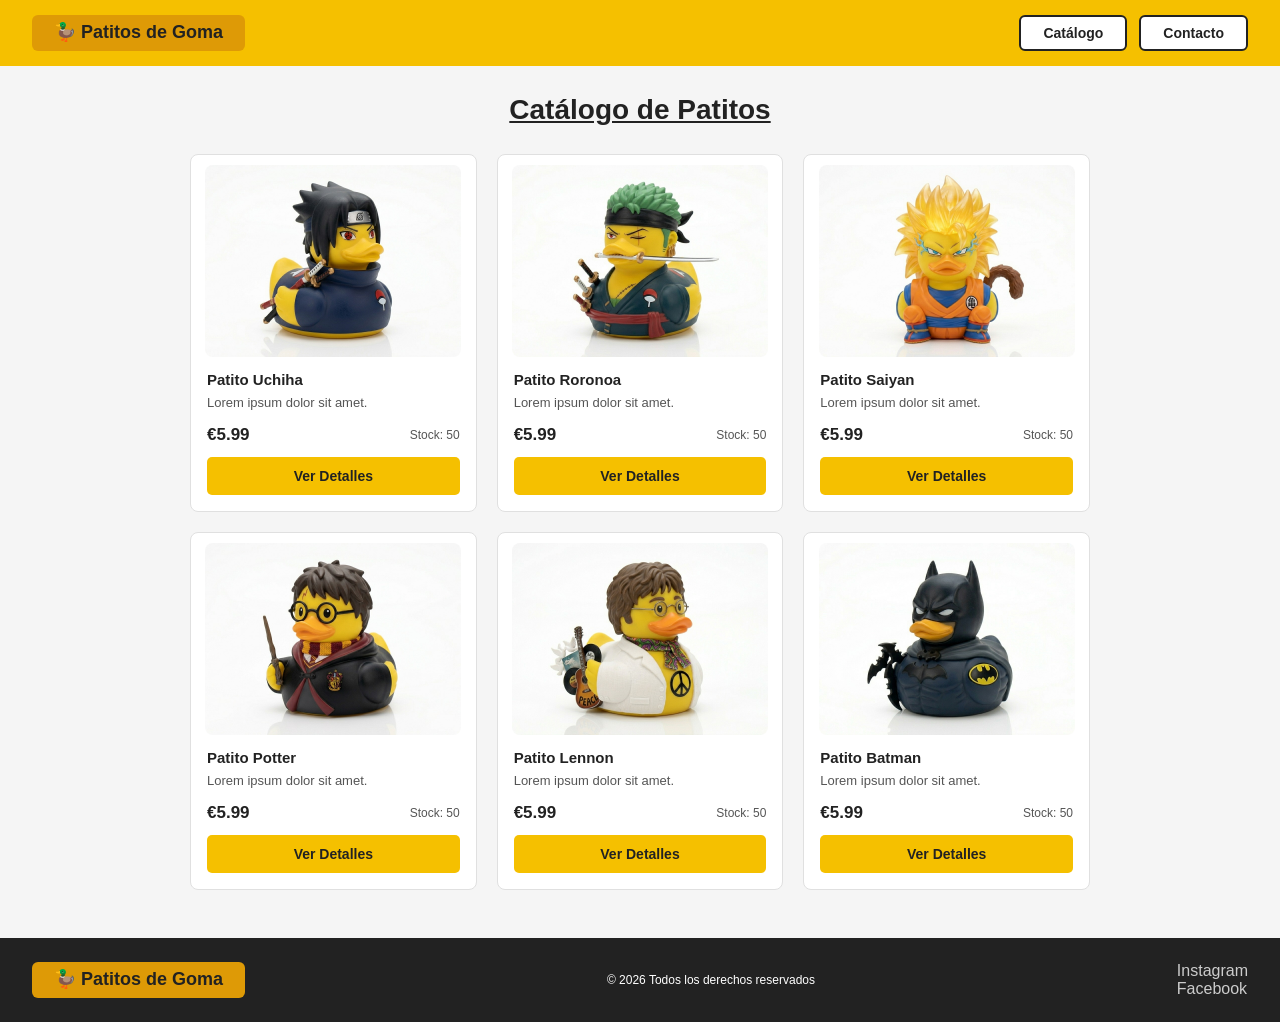
==== commit 3c1abbc4: "feat:añadida pagina detalle" ====
--- a/html/catalogo.html
+++ b/html/catalogo.html
@@ -43,7 +43,7 @@
                             Stock: 50
                         </span>
                     </div>
-                        <a href="#" class="detalles">
+                        <a href="/html/detalle.html" class="detalles">
                             Ver Detalles
                         </a>
                     </div>
@@ -65,7 +65,7 @@
                             Stock: 50
                         </span>
                     </div>
-                        <a href="#" class="detalles">
+                        <a href="/html/detalle.html" class="detalles">
                             Ver Detalles
                         </a>
                     </div>
@@ -87,7 +87,7 @@
                             Stock: 50
                         </span>
                     </div>
-                        <a href="#" class="detalles">
+                        <a href="/html/detalle.html" class="detalles">
                             Ver Detalles
                         </a>
                     </div>
@@ -109,7 +109,7 @@
                             Stock: 50
                         </span>
                     </div>
-                        <a href="#" class="detalles">
+                        <a href="/html/detalle.html" class="detalles">
                             Ver Detalles
                         </a>
                     </div>
@@ -131,7 +131,7 @@
                             Stock: 50
                         </span>
                     </div>
-                        <a href="#" class="detalles">
+                        <a href="/html/detalle.html" class="detalles">
                             Ver Detalles
                         </a>
                     </div>
@@ -153,7 +153,7 @@
                             Stock: 50
                         </span>
                     </div>
-                        <a href="#" class="detalles">
+                        <a href="/html/detalle.html" class="detalles">
                             Ver Detalles
                         </a>
                     </div>
--- a/css/style.css
+++ b/css/style.css
@@ -2,6 +2,9 @@
   font-family: 'Open Sans', sans-serif;
   background: #f5f5f5;
   color: #222;
+}
+
+.landingpage {
   margin: 0px;
 }
 
@@ -133,9 +136,11 @@
   text-decoration: underline;
 }
 
-.landing {
+#landing {
   padding: 0px;
   margin: 0px;
+  min-width: 100%;
+  padding: 0px;
 }
 
 .inicio {
@@ -827,4 +832,422 @@
     flex-direction: column;
     align-items: center;
   }
+}
+
+/* ========================
+   RESET & BASE
+   ======================== */
+*, *::before, *::after {
+  box-sizing: border-box;
+  margin: 0;
+  padding: 0;
+}
+
+body {
+  font-family: 'Open Sans', sans-serif;
+  background: #f5f5f5;
+  color: #222;
+  min-height: 100vh;
+  display: flex;
+  flex-direction: column;
+}
+
+/* ========================
+   HEADER
+   ======================== */
+header {
+  background: #f5c000;
+  display: flex;
+  align-items: center;
+  justify-content: space-between;
+  padding: 15px 32px;
+}
+
+.header-brand {
+  text-decoration: none;
+  color: #222;
+  display: block;
+}
+
+.header-brand h1 {
+  font-size: 18px;
+  font-weight: 700;
+  line-height: 1.2;
+  display: flex;
+  align-items: center;
+  gap: 8px; /* Espacio entre el pato gigante y el texto */
+}
+
+/* Control del tamaño del patito al lado del título */
+.pato-emoji {
+  font-size: 26px; /* Ajusta este número si lo quieres aún más grande */
+  display: inline-block;
+  line-height: 1;
+}
+
+.header-brand p {
+  font-size: 12px;
+  color: #333;
+  font-weight: 600;
+  padding-left: 34px; /* Alinea el subtítulo saltándose el patito grande */
+}
+
+nav {
+  display: flex;
+  align-items: center;
+  gap: 12px;
+}
+
+nav a {
+  display: inline-block;
+  padding: 8px 22px;
+  border: 2px solid #222;
+  border-radius: 6px;
+  background: #fff;
+  color: #222;
+  text-decoration: none;
+  font-size: 14px;
+  font-weight: 600;
+  transition: background 0.15s;
+}
+
+nav a:hover {
+  background: #f0f0f0;
+}
+
+/* Icono del Carrito (Unificado con el estilo de tus botones) */
+.btn-cart-icon {
+  display: inline-flex;  /* Cambiado para centrar perfectamente la imagen dentro */
+  align-items: center;
+  justify-content: center;
+  padding: 8px 18px;     /* Un pelín menos de padding lateral para compensar el ancho de la imagen */
+  border: 2px solid #222;
+  border-radius: 6px;
+  background: #fff;
+  text-decoration: none;
+  transition: background 0.15s, transform 0.2s; /* Mantenemos tu efecto hover anterior */
+  height: 39px;          /* Forzamos la misma altura exacta que tienen Catálogo y Contacto */
+}
+
+.btn-cart-icon:hover {
+  background: #f0f0f0;   /* Mismo color de fondo hover que los otros botones */
+  transform: scale(1.05); /* Efecto sutil de aumento */
+}
+
+.btn-cart-icon img {
+  width: auto;
+  height: 36px;          /* Ajuste de escala para que el icono se vea proporcionado y grande dentro del botón */
+  object-fit: contain;
+}
+
+/* ========================
+   MAIN
+   ======================== */
+main {
+  flex: 1;
+  max-width: 940px;
+  width: 100%;
+  margin: 0 auto;
+  padding: 28px 20px 48px;
+}
+
+.back-link {
+  display: inline-block;
+  margin-bottom: 20px;
+  font-size: 13px;
+  color: #555;
+  text-decoration: none;
+}
+
+.back-link:hover {
+  color: #222;
+}
+
+/* ========================
+   PRODUCTO DETALLE
+   ======================== */
+.producto {
+  background: #fff;
+  border: 1px solid #e0e0e0;
+  border-radius: 8px;
+  overflow: hidden;
+  display: flex;
+  gap: 28px;
+  padding: 20px;
+  margin-bottom: 40px;
+}
+
+.producto img {
+  width: 280px;
+  height: 220px;
+  object-fit: cover;
+  border-radius: 8px;
+  flex-shrink: 0;
+}
+
+.producto-info {
+  display: flex;
+  flex-direction: column;
+  gap: 8px;
+  flex: 1;
+}
+
+.producto-info h1 {
+  font-size: 22px;
+  font-weight: 700;
+}
+
+.producto-precio {
+  font-size: 20px;
+  font-weight: 700;
+  color: #e0aa00;
+}
+
+.producto-stock {
+  font-size: 12px;
+  color: #555;
+}
+
+.producto-info h2 {
+  font-size: 14px;
+  font-weight: 700;
+  margin-top: 8px;
+}
+
+.producto-info p {
+  font-size: 13px;
+  color: #555;
+  line-height: 1.5;
+}
+
+.producto-info ul {
+  list-style: disc;
+  padding-left: 18px;
+  display: flex;
+  flex-direction: column;
+  gap: 4px;
+}
+
+.producto-info li {
+  font-size: 13px;
+  color: #555;
+}
+
+.btn-carrito {
+  margin-top: 12px;
+  display: block;
+  width: 100%;
+  padding: 11px 0;
+  background: #f5c000;
+  border: none;
+  border-radius: 5px;
+  font-size: 14px;
+  font-weight: 700;
+  color: #222;
+  text-align: center;
+  cursor: pointer;
+  transition: background 0.15s;
+}
+
+.btn-carrito:hover {
+  background: #e0aa00;
+}
+
+/* ========================
+   DESTACADOS (3 Columnas fijas)
+   ======================== */
+.destacados h2 {
+  text-align: center;
+  font-size: 20px;
+  font-weight: 700;
+  margin-bottom: 20px;
+}
+
+.catalogo {
+  display: grid;
+  grid-template-columns: repeat(3, 1fr);
+  gap: 20px;
+}
+
+.tarjeta {
+  background: #fff;
+  border: 1px solid #e0e0e0;
+  border-radius: 8px;
+  overflow: hidden;
+  display: flex;
+  flex-direction: column;
+}
+
+.tarjeta img {
+  width: 90%;
+  border-radius: 8px;
+  margin-top: 10px;
+  display: block;
+  align-self: center;
+  aspect-ratio: 4/3;
+  object-fit: cover;
+}
+
+.tarjeta-texto {
+  padding: 14px 16px 16px;
+  display: flex;
+  flex-direction: column;
+  flex: 1;
+}
+
+.tarjeta-texto h3 {
+  font-size: 15px;
+  font-weight: 700;
+  margin-bottom: 6px;
+}
+
+.tarjeta-meta {
+  display: flex;
+  justify-content: space-between;
+  align-items: center;
+  margin-top: 12px;
+  margin-bottom: 12px;
+}
+
+.tarjeta-precio {
+  font-size: 17px;
+  font-weight: 700;
+  color: #222;
+}
+
+.tarjeta-stock {
+  font-size: 12px;
+  color: #555;
+}
+
+.detalles {
+  display: block;
+  width: 100%;
+  padding: 11px 0;
+  background: #f5c000;
+  border: none;
+  border-radius: 5px;
+  font-size: 14px;
+  font-weight: 700;
+  color: #222;
+  text-align: center;
+  cursor: pointer;
+  text-decoration: none;
+  transition: background 0.15s;
+}
+
+.detalles:hover {
+  background: #e0aa00;
+}
+
+/* ========================
+   FOOTER
+   ======================== */
+footer {
+  background: #222;
+  color: #fff;
+  padding: 1.5rem 2rem;
+  display: flex;
+  align-items: center;
+  justify-content: space-between;
+  gap: 1rem;
+  flex-wrap: wrap;
+  margin-top: auto;
+}
+
+.footer-brand h1 {
+  font-size: 16px;
+  color: #fff;
+  margin-bottom: 2px;
+  display: flex;
+  align-items: center;
+  gap: 6px;
+}
+
+.footer-brand p {
+  font-size: 12px;
+  color: #ccc;
+  padding-left: 28px; /* Alineación del subtítulo del footer con su patito gigante */
+}
+
+.copyright {
+  font-size: 12px;
+  color: #aaa;
+}
+
+.footer-social {
+  display: flex;
+  gap: 14px;
+  align-items: center;
+}
+
+.footer-social a {
+  display: flex;
+  align-items: center;
+  justify-content: center;
+  transition: transform 0.2s;
+}
+
+.footer-social a:hover {
+  transform: scale(1.15);
+}
+
+.footer-social img {
+  width: 24px;
+  height: 24px;
+  object-fit: contain;
+  filter: invert(1);
+}
+
+/* ========================
+   RESPONSIVE
+   ======================== */
+@media (max-width: 700px) {
+  header {
+    flex-wrap: wrap;
+    gap: 12px;
+    padding: 15px 16px;
+    justify-content: center;
+    text-align: center;
+  }
+  
+  .header-brand h1 {
+    justify-content: center;
+  }
+
+  .header-brand p {
+    padding-left: 0;
+  }
+
+  nav {
+    width: 100%;
+    justify-content: center;
+  }
+
+  .producto {
+    flex-direction: column;
+  }
+
+  .producto img {
+    width: 100%;
+    height: 200px;
+  }
+
+  .catalogo {
+    grid-template-columns: 1fr;
+  }
+
+  footer {
+    flex-direction: column;
+    text-align: center;
+    gap: 1.5rem;
+  }
+  
+  .footer-brand h1 {
+    justify-content: center;
+  }
+  
+  .footer-brand p {
+    padding-left: 0;
+  }
 }
